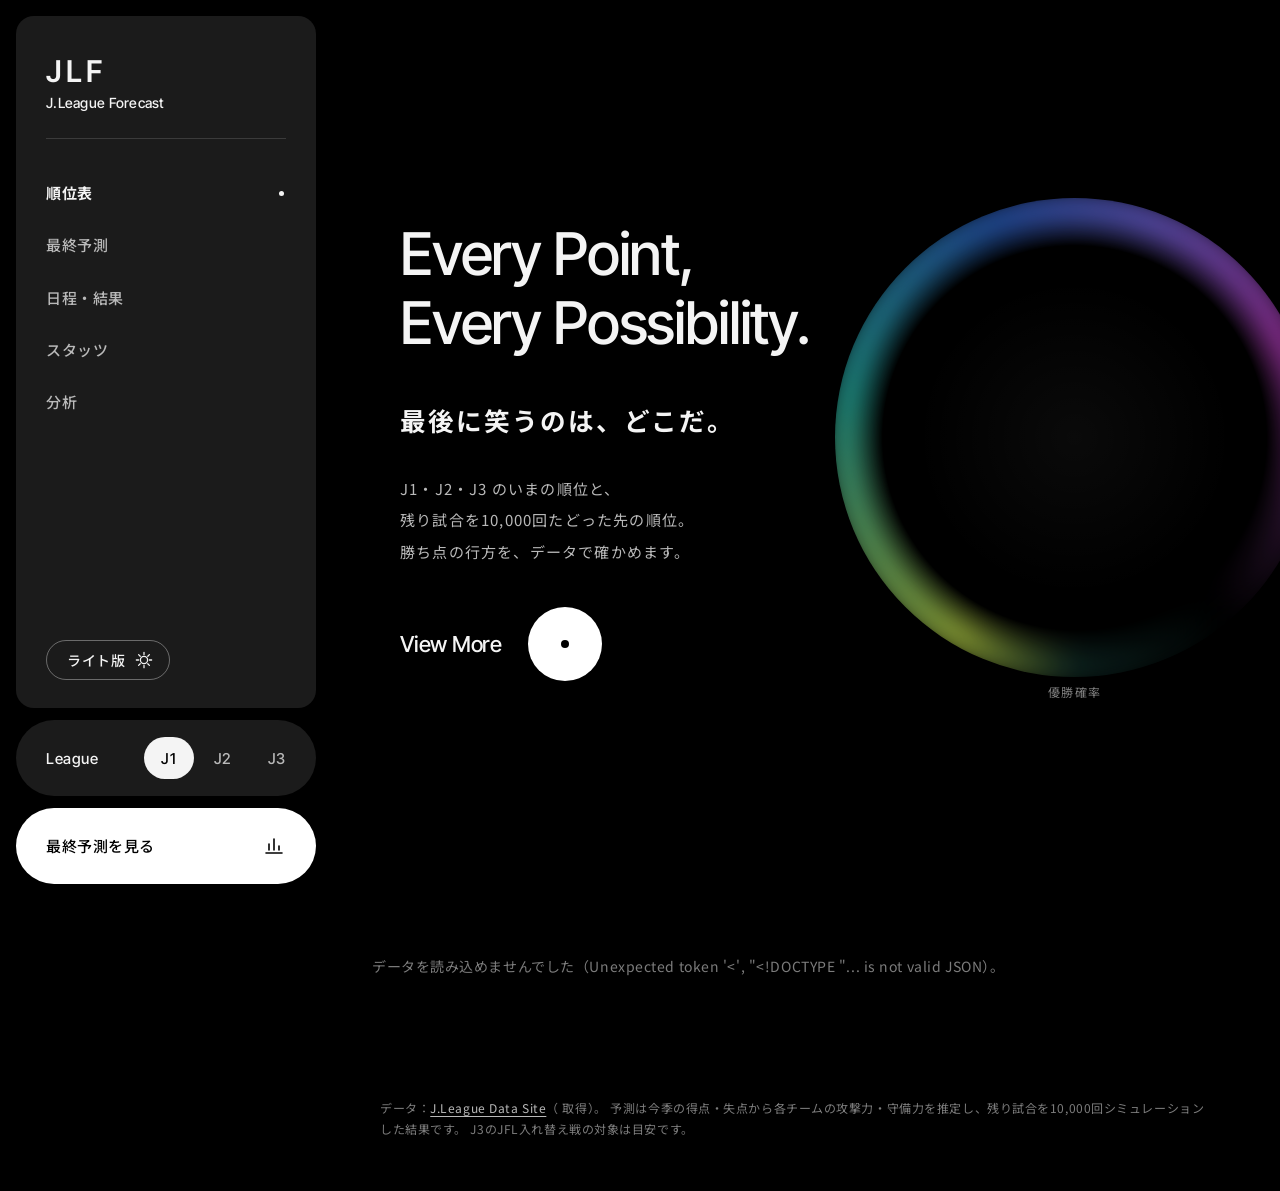
==== night/index.html @ 5ee6180b "お気に入りチームの登録とスタッツ（チーム別集計・得点ランキング）を追加 Co-Authored-By: Claude Opus 5.5 <noreply@anthropic.com>" ====
<!doctype html>
<html lang="ja">
<head>
<meta charset="utf-8">
<meta name="viewport" content="width=device-width, initial-scale=1, viewport-fit=cover">
<title>Jリーグ順位予測 Night</title>
<meta name="description" content="J1・J2・J3 の順位表と、残り試合のシミュレーションによる最終順位・勝ち点予測（ダーク版）">
<meta name="theme-color" content="#000000">
<link rel="icon" href="data:image/svg+xml,%3Csvg xmlns='http://www.w3.org/2000/svg' viewBox='0 0 32 32'%3E%3Crect width='32' height='32' rx='16' fill='%23000'/%3E%3Ccircle cx='16' cy='16' r='11' fill='none' stroke='%237c6cf0' stroke-width='2.4'/%3E%3Ccircle cx='13' cy='14' r='4' fill='%231f9e6a'/%3E%3Ccircle cx='20' cy='18' r='3' fill='%232856c8'/%3E%3C/svg%3E">
<link rel="preconnect" href="https://fonts.googleapis.com">
<link rel="preconnect" href="https://fonts.gstatic.com" crossorigin>
<link rel="stylesheet" href="https://fonts.googleapis.com/css2?family=Inter+Tight:wght@400;500;600&family=Noto+Sans+JP:wght@400;500;700&display=swap">
<link rel="stylesheet" href="style.css?v=__V__">
<script>window.DATA_BASE = "../data/";</script>
</head>
<body>

<aside class="side">
  <div class="side-panel">
    <a class="logo" href="#top" aria-label="ページの先頭へ">
      <span class="logo-mark">JLF</span>
      <span class="logo-sub">J.League Forecast <span id="season"></span></span>
    </a>
    <nav class="tabs" id="tabs" role="tablist" aria-label="表示">
      <button data-tab="table">順位表</button>
      <button data-tab="predict">最終予測</button>
      <button data-tab="fixtures">日程・結果</button>
      <button data-tab="stats">スタッツ</button>
      <button data-tab="insight">分析</button>
    </nav>
    <a class="pill-link" href="../">ライト版
      <svg viewBox="0 0 20 20" aria-hidden="true"><circle cx="10" cy="10" r="4"/><path d="M10 1.5v2.5M10 16v2.5M1.5 10H4M16 10h2.5M4 4l1.8 1.8M14.2 14.2 16 16M4 16l1.8-1.8M14.2 5.8 16 4"/></svg>
    </a>
  </div>
  <div class="side-league" id="leagueSeg" role="tablist" aria-label="リーグ">
    <span class="side-league-k">League</span>
    <span class="seg"><button data-league="j1">J1</button><button data-league="j2">J2</button><button data-league="j3">J3</button></span>
  </div>
  <button class="side-cta" data-tab="predict">最終予測を見る
    <svg viewBox="0 0 24 24" aria-hidden="true"><path d="M4 19h16M7 16V10M12 16V5M17 16v-4"/></svg>
  </button>
</aside>

<div class="content">
  <header class="hero" id="top">
    <div class="hero-text">
      <h1>Every Point,<br>Every Possibility.</h1>
      <p class="hero-ja">最後に笑うのは、どこだ。</p>
      <p class="hero-lead"><span class="ib">J1・J2・J3 のいまの順位と、</span><br><span class="ib">残り試合を<span id="runsHero">10,000</span>回たどった先の順位。</span><br><span class="ib">勝ち点の行方を、</span><span class="ib">データで確かめます。</span></p>
      <button class="more" id="viewMore">View More <span class="more-dot" aria-hidden="true"></span></button>
    </div>
    <figure class="orb-wrap">
      <div class="orb" id="orb" aria-hidden="true"></div>
      <figcaption id="orbCap">優勝確率</figcaption>
    </figure>
  </header>

  <main id="main">
    <p class="loading">読み込み中…</p>
  </main>

  <footer class="foot">
    <p>データ：<a href="https://data.j-league.or.jp/" target="_blank" rel="noopener">J.League Data Site</a>（<span id="updated"></span> 取得）。
    予測は今季の得点・失点から各チームの攻撃力・守備力を推定し、残り試合を<span id="runs"></span>回シミュレーションした結果です。
    J3のJFL入れ替え戦の対象は目安です。</p>
  </footer>
</div>

<dialog id="teamDlg" class="sheet">
  <div class="sheet-head">
    <h2 id="dlgTitle"></h2>
    <button class="close" id="dlgClose" aria-label="閉じる"><span></span></button>
  </div>
  <div id="dlgBody"></div>
</dialog>

<div id="tip" class="tip" role="tooltip" hidden></div>

<script src="../config.js?v=__V__"></script>
<script src="../sim.js?v=__V__"></script>
<script src="../app.js?v=__V__"></script>
<script src="night.js?v=__V__"></script>
</body>
</html>
---- night/style.css ----
/* Night 版：黒い地、左の角丸サイドバー、大きな英字見出し、虹色の縁の球体、白い丸ボタン */
:root {
  color-scheme: dark;
  --bg: #000;
  --panel: #1b1b1b;     /* サイドバー・カード */
  --panel-2: #262626;   /* 押せる面 */
  --bg-2: #232323;      /* ヒートマップの地 */
  --paper: #151515;     /* シート */
  --line: rgba(255, 255, 255, .14);
  --grid: rgba(255, 255, 255, .07);
  --ink: #f4f4f4;
  --ink-2: #b9b9b9;
  --ink-3: #7c7c7c;
  --mark: #7c6cf0;      /* グラフの主色（すみれ） */
  --range: rgba(124, 108, 240, .42);
  --heat-hi: #8f80ff;
  --away: #2bc4b4;      /* アウェイ勝（青緑） */
  --z-top: #ffffff;     /* 優勝 */
  --z-top2: #2bc4b4;    /* 昇格 */
  --z-po: #6f7cff;      /* プレーオフ */
  --z-down: #e0507a;    /* 降格・入替 */
  --good: #4fd1a5;
  --bad: #ef6a8a;
  --up: #4fd1a5;
  --down: #ef6a8a;
  --en: "Inter Tight", "Noto Sans JP", system-ui, sans-serif;
  --sans: "Noto Sans JP", "Inter Tight", system-ui, sans-serif;
  --side-w: 300px;
  --gap: 16px;
}

* { box-sizing: border-box; }
html { -webkit-text-size-adjust: 100%; }
body {
  margin: 0; background: var(--bg); color: var(--ink);
  font: 400 14px/1.75 var(--sans); letter-spacing: .04em;
  font-feature-settings: "tnum"; font-variant-numeric: tabular-nums;
}
a { color: var(--ink); text-underline-offset: 3px; }
button { font: inherit; color: inherit; cursor: pointer; letter-spacing: inherit; }
.muted { color: var(--ink-3); }
.ib { display: inline-block; }

/* ---------- サイドバー ---------- */
.side { position: fixed; z-index: 20; left: var(--gap); top: var(--gap); bottom: var(--gap); width: var(--side-w);
  display: flex; flex-direction: column; gap: 12px; }
.side-panel { flex: 1; min-height: 0; overflow-y: auto; background: var(--panel); border-radius: 18px; padding: 40px 30px 28px;
  display: flex; flex-direction: column; }
.logo { display: block; text-decoration: none; padding-bottom: 26px; border-bottom: 1px solid var(--line); }
.logo-mark { display: block; font: 600 30px/1 var(--en); letter-spacing: .14em; }
.logo-sub { display: block; margin-top: 8px; font: 500 14px/1.3 var(--en); letter-spacing: .02em; }
.tabs { display: flex; flex-direction: column; margin: 28px 0 auto; }
.tabs button { position: relative; display: block; width: 100%; text-align: left; border: 0; background: none; padding: 13px 0;
  font-size: 15px; font-weight: 500; color: var(--ink-2); transition: color .15s; }
.tabs button:hover { color: var(--ink); }
.tabs button[aria-selected="true"] { color: var(--ink); font-weight: 700; }
.tabs button[aria-selected="true"]::after { content: ""; position: absolute; right: 2px; top: 50%; width: 5px; height: 5px; margin-top: -2.5px;
  border-radius: 50%; background: var(--ink); }
.pill-link { align-self: flex-start; display: inline-flex; align-items: center; gap: 10px; margin-top: 24px; padding: 7px 16px 7px 20px;
  border: 1px solid rgba(255,255,255,.35); border-radius: 99px; text-decoration: none; font-size: 14px; font-weight: 500; }
.pill-link svg { width: 18px; height: 18px; fill: none; stroke: currentColor; stroke-width: 1.4; stroke-linecap: round; }
.pill-link:hover { border-color: var(--ink); }

.side-league { flex: none; display: flex; align-items: center; justify-content: space-between; gap: 12px; height: 76px; padding: 0 14px 0 30px;
  background: var(--panel); border-radius: 99px; }
.side-league-k { font: 500 15px var(--en); letter-spacing: .04em; }
.seg { display: flex; gap: 4px; }
.seg button { width: 50px; height: 42px; border: 0; border-radius: 99px; background: transparent; color: var(--ink-2);
  font: 500 15px var(--en); transition: background .15s, color .15s; }
.seg button:hover { color: var(--ink); }
.seg button[aria-selected="true"] { background: var(--ink); color: #000; }
.side-cta { flex: none; display: flex; align-items: center; justify-content: space-between; height: 76px; padding: 0 30px;
  border: 0; border-radius: 99px; background: #fff; color: #000; font-size: 15px; font-weight: 500; text-align: left; }
.side-cta svg { width: 24px; height: 24px; fill: none; stroke: currentColor; stroke-width: 1.6; stroke-linecap: round; }

/* ---------- 本文の段 ---------- */
.content { margin-left: calc(var(--side-w) + var(--gap) * 2); min-width: 0; }

/* ---------- ヒーロー ---------- */
.hero { position: relative; min-height: 100vh; min-height: 100svh; display: grid; grid-template-columns: minmax(0, 1fr) minmax(0, 1fr);
  align-items: center; gap: 24px; padding: 64px 0 64px 68px; overflow: hidden; }
.hero-text { position: relative; z-index: 1; }
.hero h1 { margin: 0 0 40px; font: 500 clamp(40px, 4.6vw, 68px)/1.18 var(--en); letter-spacing: -.02em; }
.hero-ja { margin: 0 0 30px; font-size: clamp(20px, 2vw, 28px); font-weight: 700; letter-spacing: .08em; }
.hero-lead { margin: 0 0 40px; font-size: 15px; line-height: 2.1; color: var(--ink-2); letter-spacing: .08em; }
.more { display: inline-flex; align-items: center; gap: 26px; border: 0; background: none; padding: 0; font: 500 22px var(--en); letter-spacing: -.01em; }
.more-dot { position: relative; width: 74px; height: 74px; border-radius: 50%; background: #fff; transition: transform .2s; }
.more-dot::after { content: ""; position: absolute; left: 50%; top: 50%; width: 8px; height: 8px; margin: -4px 0 0 -4px; border-radius: 50%; background: #000; }
.more:hover .more-dot { transform: scale(1.06); }

/* 球体：虹色の縁を、内側を透明にしたぼかしで作る */
.orb-wrap { margin: 0 -8% 0 0; justify-self: end; width: 112%; max-width: 760px; text-align: center; }
.orb { position: relative; aspect-ratio: 1; border-radius: 50%; }
.orb::before { content: ""; position: absolute; inset: 0; border-radius: 50%;
  background: conic-gradient(from 210deg, #c4e04a 0deg, #2bc4b4 70deg, #2f6bd8 130deg, #7c6cf0 170deg, #c040c8 215deg, #3a1a40 260deg, #000 290deg, #10302c 330deg, #c4e04a 360deg);
  -webkit-mask: radial-gradient(closest-side, transparent 80%, #000 99%); mask: radial-gradient(closest-side, transparent 80%, #000 99%);
  filter: blur(14px); opacity: .9; }
.orb::after { content: ""; position: absolute; inset: 6%; border-radius: 50%; background: radial-gradient(closest-side, rgba(255,255,255,.04), transparent 75%); }
.ball { position: absolute; z-index: 1; width: var(--d); aspect-ratio: 1; transform: translate(-50%, -50%); border-radius: 50%;
  background: radial-gradient(circle at 34% 28%, rgba(255,255,255,.55), transparent 16%),
              radial-gradient(circle at 50% 55%, #000 30%, color-mix(in srgb, var(--c) 70%, #000) 70%, var(--c) 100%);
  box-shadow: 0 0 24px color-mix(in srgb, var(--c) 45%, transparent), inset 0 0 0 1px color-mix(in srgb, var(--c) 80%, #fff 0%); }
.ball-lbl { position: absolute; z-index: 2; transform: translateX(-50%); margin-top: 8px; white-space: nowrap;
  font-size: 12px; font-weight: 500; color: var(--ink); text-shadow: 0 0 6px #000, 0 0 2px #000; }
.ball-lbl b { margin-left: 6px; font: 500 12px var(--en); color: var(--ink-2); }
.orb-wrap figcaption { margin-top: 4px; font-size: 12px; color: var(--ink-3); letter-spacing: .1em; }

/* ---------- 本文 ---------- */
main { padding: 0 var(--gap) 24px 0; }
.loading { color: var(--ink-3); padding: 40px; }
section.card { margin: 0 0 var(--gap); padding: 44px 48px 40px; background: var(--panel); border-radius: 18px; }
h2 { font-size: 22px; font-weight: 700; letter-spacing: .08em; margin: 0 0 8px; }
h3 { font-size: 14px; font-weight: 700; letter-spacing: .08em; margin: 30px 0 10px; }
.lead { color: var(--ink-2); font-size: 13px; margin: 0 0 18px; }
.foot { padding: 28px 48px 40px; margin-right: var(--gap); color: var(--ink-3); font-size: 12px; }
.foot a { color: var(--ink-2); }

/* ---------- 表 ---------- */
.tbl-wrap { overflow-x: auto; margin: 0 -48px; padding: 0 48px; }
table { border-collapse: collapse; width: 100%; }
th, td { padding: 11px 6px; border-bottom: 1px solid var(--grid); white-space: nowrap; }
thead th { border-bottom: 1px solid var(--line); }
th { font-size: 11px; color: var(--ink-3); font-weight: 500; text-align: right; letter-spacing: .06em; line-height: 1.35; }
th.l, td.l { text-align: left; }
td { text-align: right; }
.rank { width: 36px; text-align: center; font-family: var(--en); color: var(--ink-2); }
tr.z-top .rank, tr.z-top2 .rank, tr.z-po .rank, tr.z-down .rank { box-shadow: inset 3px 0 0 var(--zc); color: var(--ink); }
tr.z-top { --zc: var(--z-top); } tr.z-top2 { --zc: var(--z-top2); } tr.z-po { --zc: var(--z-po); } tr.z-down { --zc: var(--z-down); }
tbody tr:hover td { background: rgba(255,255,255,.025); }
.team-btn { border: 0; background: none; padding: 0; font-weight: 500; text-align: left; }
.team-btn:hover { text-decoration: underline; text-underline-offset: 4px; }
.pts { font-family: var(--en); font-weight: 600; font-size: 16px; }
.form { letter-spacing: 3px; font-size: 12px; }
.f-W { color: var(--good); } .f-D { color: var(--ink-3); } .f-L { color: var(--bad); }
.legend { display: flex; flex-wrap: wrap; gap: 4px 18px; font-size: 12px; color: var(--ink-2); margin: 16px 0 12px; }
.legend i { display: inline-block; width: 8px; height: 8px; border-radius: 50%; margin-right: 8px; vertical-align: 1px; background: var(--zc); }
.lg-top { --zc: var(--z-top); } .lg-top2 { --zc: var(--z-top2); } .lg-po { --zc: var(--z-po); } .lg-down { --zc: var(--z-down); }

.pct { min-width: 50px; font-family: var(--en); }
.pct.zero { color: var(--ink-3); }
.rng-txt { display: block; font: 400 10.5px/1.1 var(--en); color: var(--ink-3); }
.sortbar { display: flex; gap: 8px; align-items: center; font-size: 12.5px; color: var(--ink-3); margin-bottom: 10px; }
.chip { border: 1px solid var(--line); background: none; padding: 4px 14px; border-radius: 99px; color: var(--ink-2); font-size: 12.5px; }
.chip[aria-pressed="true"] { background: var(--ink); border-color: var(--ink); color: #000; }

/* ---------- 予想勝点バー ---------- */
.ptsbar { position: relative; height: 18px; min-width: 140px; }
.ptsbar .cur { position: absolute; left: 0; top: 8px; height: 2px; background: var(--ink-3); }
.ptsbar .rng { position: absolute; top: 5px; height: 8px; background: var(--range); border-radius: 4px; }
.ptsbar .med { position: absolute; top: 1px; width: 2px; height: 16px; background: var(--ink); border-radius: 1px; }
.axis { position: relative; height: 14px; font: 10px var(--en); color: var(--ink-3); }
.axis span { position: absolute; transform: translateX(-50%); }

/* ---------- ヒートマップ ---------- */
.heat { display: grid; gap: 2px; font-size: 11px; }
.heat .hl { padding-right: 6px; white-space: nowrap; overflow: hidden; text-overflow: ellipsis; align-self: center; }
.heat .hc { height: 20px; border-radius: 3px; }
.heat .hh { text-align: center; color: var(--ink-3); font: 10px var(--en); }
.heat-scale { display: flex; align-items: center; gap: 8px; font-size: 11px; color: var(--ink-3); margin-top: 12px; }
.heat-scale .bar { width: 120px; height: 6px; border-radius: 3px; background: linear-gradient(90deg, var(--bg-2), var(--heat-hi)); }

/* ---------- 日程 ---------- */
.secnav { display: flex; align-items: center; justify-content: space-between; gap: 8px; margin-bottom: 18px; }
.secnav button { border: 1px solid var(--line); background: none; padding: 6px 16px; border-radius: 99px; font-size: 13px; }
.secnav button:hover:not(:disabled) { border-color: var(--ink); }
.secnav button:disabled { color: var(--ink-3); cursor: default; opacity: .5; }
.secnav select { font: inherit; padding: 6px 14px; border: 0; border-radius: 99px; background: var(--panel-2); color: var(--ink); }
.match { border-top: 1px solid var(--line); padding: 16px 0 18px; }
.match .meta { font-size: 11.5px; color: var(--ink-3); display: flex; justify-content: space-between; gap: 8px; font-family: var(--en); }
.match .row { display: grid; grid-template-columns: 1fr auto 1fr; align-items: center; gap: 12px; margin: 6px 0; }
.match .h { text-align: right; } .match .a { text-align: left; }
.match .sc { font: 500 26px var(--en); min-width: 80px; text-align: center; letter-spacing: .04em; }
.match .sc.vs { font-size: 13px; color: var(--ink-3); }
.probbar { display: flex; height: 6px; border-radius: 3px; overflow: hidden; gap: 2px; margin: 10px 0 6px; }
.probbar div { height: 100%; }
.pb-h { background: var(--mark); } .pb-d { background: var(--ink-3); opacity: .5; } .pb-a { background: var(--away); }
.problbl { display: flex; justify-content: space-between; font-size: 11.5px; color: var(--ink-2); }

/* ---------- 分析 ---------- */
.lines { display: grid; grid-template-columns: repeat(auto-fit, minmax(160px, 1fr)); gap: 12px; }
.stat { background: var(--panel-2); border-radius: 14px; padding: 14px 18px 16px; }
.stat .k { font-size: 12px; color: var(--ink-2); }
.stat .v { font: 500 32px/1.3 var(--en); letter-spacing: -.01em; }
.stat .s { font-size: 11.5px; color: var(--ink-3); }
.hot { border-top: 1px solid var(--line); padding: 14px 0; }
.hot .t { font-weight: 500; font-size: 15px; }
.hot .x { font-size: 12.5px; color: var(--ink-2); }
.hot .x b { color: var(--ink); }
.hbar { height: 6px; background: linear-gradient(90deg, var(--z-po), var(--mark)); border-radius: 3px; }
.hbar-cell { width: 40%; min-width: 80px; }
.luck.up { color: var(--up); } .luck.down { color: var(--down); }

/* ---------- チーム詳細 ---------- */
dialog.sheet { border: 0; padding: 0; width: min(720px, 100vw); max-height: 92vh; margin: auto auto 0; border-radius: 22px 22px 0 0;
  background: var(--paper); color: var(--ink); box-shadow: 0 0 0 1px var(--line), 0 -10px 60px rgba(124,108,240,.18); }
@media (min-width: 720px) { dialog.sheet { margin: auto; border-radius: 22px; } }
dialog::backdrop { background: rgba(0,0,0,.6); backdrop-filter: blur(4px); }
.sheet-head { position: sticky; top: 0; background: var(--paper); display: flex; justify-content: space-between; align-items: center; gap: 12px;
  padding: 22px 28px 14px; border-bottom: 1px solid var(--line); z-index: 1; }
.sheet-head h2 { margin: 0; font-size: 17px; }
.close { position: relative; flex: none; width: 44px; height: 44px; border: 0; border-radius: 50%; background: #fff; }
.close span::before, .close span::after { content: ""; position: absolute; left: 50%; top: 50%; width: 16px; height: 1.6px; margin: -.8px 0 0 -8px; background: #000; }
.close span::before { transform: rotate(45deg); } .close span::after { transform: rotate(-45deg); }
#dlgBody { padding: 12px 28px 32px; }
#dlgBody .tbl-wrap { margin: 0 -28px; padding: 0 28px; }
.chips { display: grid; grid-template-columns: repeat(auto-fit, minmax(120px, 1fr)); gap: 10px; }
svg text { fill: var(--ink-3); font-size: 10px; font-family: var(--en); }
svg .grid { stroke: var(--grid); }
svg .ln { stroke: var(--mark); stroke-width: 2; fill: none; }
svg .dot { fill: var(--mark); stroke: var(--paper); stroke-width: 2; }
svg .bar { fill: var(--mark); }
svg .band-top { fill: var(--z-top2); opacity: .14; } svg .band-po { fill: var(--z-po); opacity: .16; } svg .band-down { fill: var(--z-down); opacity: .16; }
.rest { font-size: 12.5px; }
.rest td { padding: 7px 4px; }

/* ---------- お気に入り ---------- */
.fav-star { color: #ffd166; margin-right: 4px; display: inline-block; }
tr.is-fav td { background: rgba(124, 108, 240, .14); }
tbody tr.is-fav:hover td { background: rgba(124, 108, 240, .2); }
.match.is-fav { margin: 0 -16px; padding-left: 16px; padding-right: 16px; border-radius: 12px; background: rgba(124, 108, 240, .1); }
.fav-hint { margin: 0 0 var(--gap); padding: 14px 24px; border-radius: 99px; background: var(--panel); font-size: 13px; color: var(--ink-2); }
.fav-sec { background: linear-gradient(135deg, rgba(124,108,240,.22), rgba(43,196,180,.12)), var(--panel); }
.fav-sec h2 { margin-bottom: 14px; }
.fav-card { background: rgba(0,0,0,.35); border-radius: 14px; padding: 16px 20px; }
.fav-card + .fav-card { margin-top: 10px; }
.fav-top { display: flex; flex-wrap: wrap; align-items: baseline; gap: 4px 20px; }
.fav-top .team-btn { font-size: 19px; font-weight: 700; }
.fav-top b { font: 500 28px var(--en); margin-right: 3px; }
.fav-rank, .fav-pts { font-size: 12px; color: var(--ink-2); }
.fav-mid { display: flex; flex-wrap: wrap; gap: 2px 18px; margin: 8px 0 6px; font-size: 13px; }
.fav-mid i { font-style: normal; font-size: 11.5px; color: var(--ink-3); margin-right: 6px; }
.fav-next { font-size: 12.5px; color: var(--ink-2); }
.fav-next .team-btn { color: var(--ink); }
.fav-odds { display: inline-block; margin-left: 10px; }
.fav-btn { display: block; width: 100%; height: 48px; margin: 8px 0 6px; border: 1px solid rgba(255,255,255,.35); border-radius: 99px; background: transparent; font-size: 14px; font-weight: 500; }
.fav-btn:hover { border-color: var(--ink); }
.fav-btn[aria-pressed="true"] { background: #fff; color: #000; border-color: #fff; }

/* ---------- スタッツ ---------- */
.sort-th { border: 0; background: none; padding: 0; font: inherit; color: inherit; text-align: right; line-height: 1.35; }
.sort-th:hover { color: var(--ink); }
.sort-th.on { color: var(--ink); font-weight: 700; }
.stats-tbl td.top3 { color: var(--heat-hi); font-weight: 600; }

/* ---------- ツールチップ ---------- */
.tip { position: fixed; z-index: 100; pointer-events: none; background: #fff; color: #000; font-size: 12px; padding: 4px 12px; border-radius: 99px; white-space: nowrap; }

/* ---------- 狭い画面：サイドバーを上の帯と下のリーグ切替に分ける ---------- */
@media (max-width: 959px) {
  .side { position: sticky; top: 0; left: 0; bottom: auto; width: auto; display: block; padding: 10px 12px 0; background: var(--bg); }
  .side-panel { padding: 14px 18px 4px; border-radius: 16px; overflow: visible; }
  .logo { display: flex; align-items: baseline; gap: 12px; padding-bottom: 10px; }
  .logo-mark { font-size: 20px; }
  .logo-sub { margin: 0; font-size: 12px; color: var(--ink-2); }
  .tabs { flex-direction: row; gap: 4px 20px; margin: 0; overflow-x: auto; scrollbar-width: none; }
  .tabs button { width: auto; padding: 10px 0 10px; font-size: 14px; white-space: nowrap; }
  .tabs button[aria-selected="true"]::after { right: auto; left: 50%; top: auto; bottom: 2px; margin: 0 0 0 -2.5px; }
  .pill-link { position: absolute; right: 26px; top: 18px; margin: 0; padding: 3px 12px; font-size: 12px; }
  .pill-link svg { width: 14px; height: 14px; }
  .side-cta { display: none; }
  .side-league { position: fixed; z-index: 30; left: 50%; bottom: calc(14px + env(safe-area-inset-bottom)); transform: translateX(-50%);
    height: 58px; padding: 0 8px 0 22px; box-shadow: 0 0 0 1px var(--line), 0 8px 30px rgba(0,0,0,.6); }
  .side-league-k { font-size: 13px; color: var(--ink-2); }
  .seg button { width: 54px; height: 42px; }
  body { padding-bottom: 88px; }

  .content { margin: 0; }
  .hero { min-height: 0; grid-template-columns: 1fr; padding: 40px 16px 24px; gap: 8px; }
  .hero h1 { margin-bottom: 24px; font-size: clamp(34px, 9vw, 52px); }
  .hero-ja { margin-bottom: 18px; }
  .hero-lead { font-size: 13.5px; margin-bottom: 28px; }
  .more { font-size: 18px; gap: 18px; }
  .more-dot { width: 58px; height: 58px; }
  .orb-wrap { justify-self: center; width: min(80vw, 380px); margin: 16px 0 0; }
  main { padding: 0 12px 16px; }
  section.card { padding: 30px 20px 26px; border-radius: 16px; margin-bottom: 12px; }
  .tbl-wrap { margin: 0 -20px; padding: 0 20px; }
  .foot { padding: 20px 16px 24px; margin: 0; }
}
@media (max-width: 480px) {
  .hide-sm { display: none; }
  th, td { padding: 10px 3px; }
  .logo-sub { display: none; }
  .sheet-head { padding: 18px 16px 12px; }
  #dlgBody { padding: 8px 16px 24px; }
  #dlgBody .tbl-wrap { margin: 0 -16px; padding: 0 16px; }
  .ball-lbl { font-size: 11px; }
}
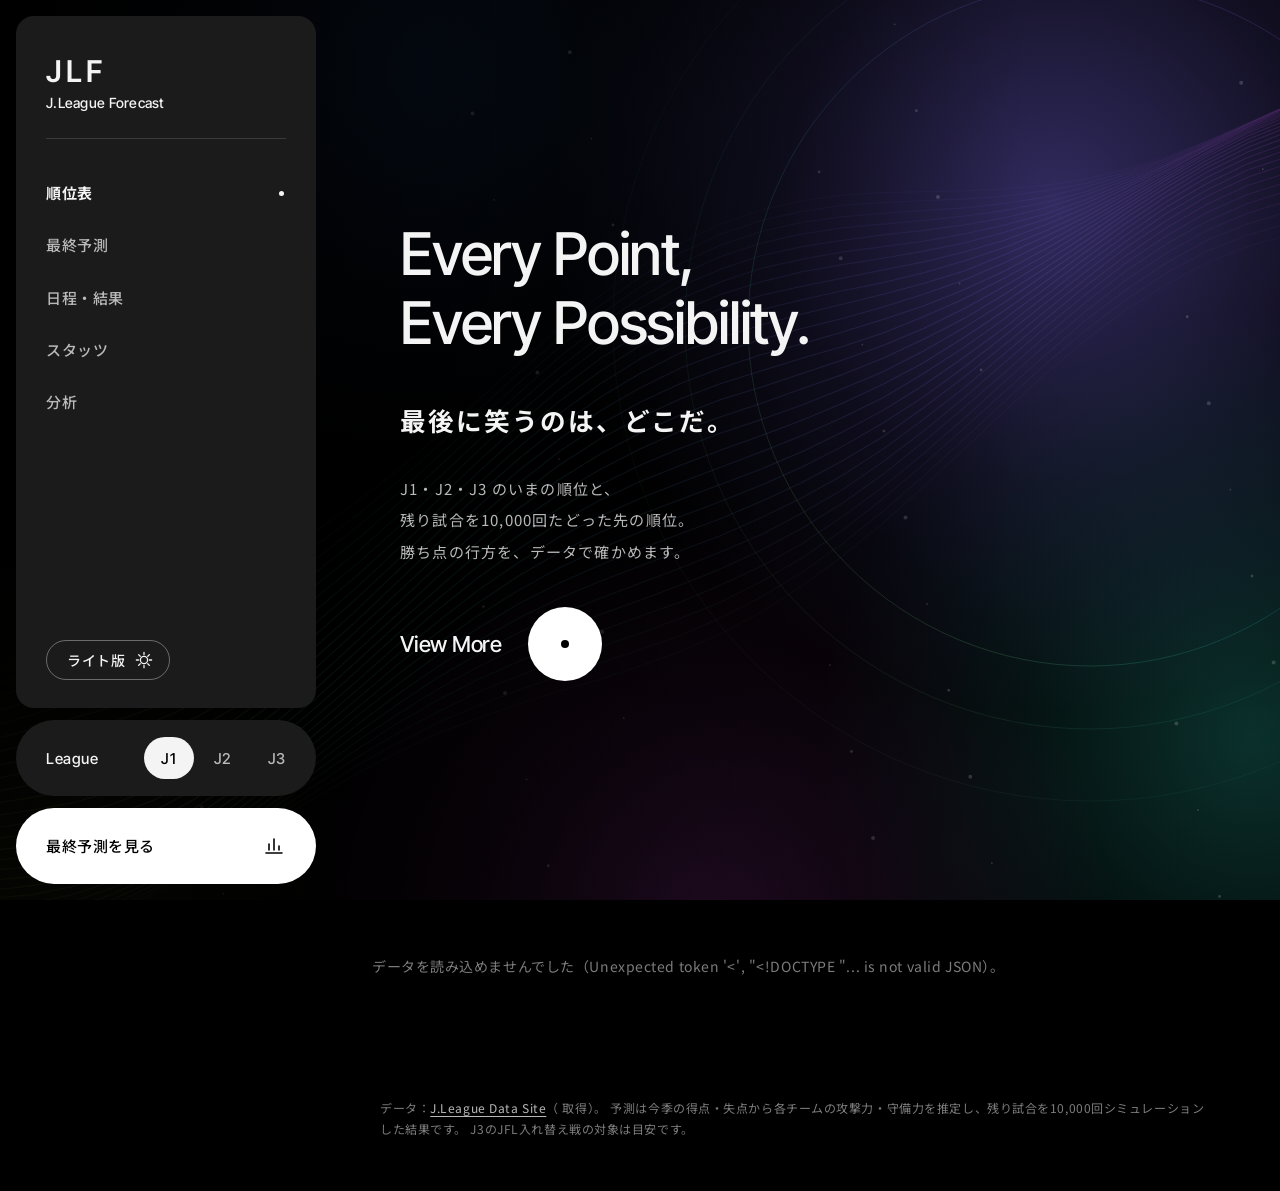
==== commit 9cf9c03f: "ダーク版の球体を削除し背景に抽象画を追加、ライト版にダーク版への切り替えを追加 Co-Authored-By: Claude Opus 5.5 <noreply@anthropic.com>" ====
--- a/night/index.html
+++ b/night/index.html
@@ -28,7 +28,7 @@
       <button data-tab="stats">スタッツ</button>
       <button data-tab="insight">分析</button>
     </nav>
-    <a class="pill-link" href="../">ライト版
+    <a class="pill-link" href="../" data-mode-link>ライト版
       <svg viewBox="0 0 20 20" aria-hidden="true"><circle cx="10" cy="10" r="4"/><path d="M10 1.5v2.5M10 16v2.5M1.5 10H4M16 10h2.5M4 4l1.8 1.8M14.2 14.2 16 16M4 16l1.8-1.8M14.2 5.8 16 4"/></svg>
     </a>
   </div>
@@ -49,10 +49,6 @@
       <p class="hero-lead"><span class="ib">J1・J2・J3 のいまの順位と、</span><br><span class="ib">残り試合を<span id="runsHero">10,000</span>回たどった先の順位。</span><br><span class="ib">勝ち点の行方を、</span><span class="ib">データで確かめます。</span></p>
       <button class="more" id="viewMore">View More <span class="more-dot" aria-hidden="true"></span></button>
     </div>
-    <figure class="orb-wrap">
-      <div class="orb" id="orb" aria-hidden="true"></div>
-      <figcaption id="orbCap">優勝確率</figcaption>
-    </figure>
   </header>
 
   <main id="main">
--- a/night/style.css
+++ b/night/style.css
@@ -36,6 +36,13 @@
   font: 400 14px/1.75 var(--sans); letter-spacing: .04em;
   font-feature-settings: "tnum"; font-variant-numeric: tabular-nums;
 }
+/* 背景の抽象画（動かない）。表やカードは不透明な地の上に置くので数字の見やすさは変わらない。
+   見出しが乗る左側と、スマホでは全体を暗くして文字のコントラストを保つ */
+body::before { content: ""; position: fixed; inset: 0; z-index: -1; pointer-events: none;
+  background: linear-gradient(90deg, rgba(0,0,0,.78) 0%, rgba(0,0,0,.45) 45%, rgba(0,0,0,.05) 80%), url("bg.svg") center / cover no-repeat; }
+@media (max-width: 959px) {
+  body::before { background: linear-gradient(180deg, rgba(0,0,0,.3), rgba(0,0,0,.5)), url("bg.svg") 70% center / cover no-repeat; }
+}
 a { color: var(--ink); text-underline-offset: 3px; }
 button { font: inherit; color: inherit; cursor: pointer; letter-spacing: inherit; }
 .muted { color: var(--ink-3); }
@@ -77,7 +84,7 @@
 .content { margin-left: calc(var(--side-w) + var(--gap) * 2); min-width: 0; }
 
 /* ---------- ヒーロー ---------- */
-.hero { position: relative; min-height: 100vh; min-height: 100svh; display: grid; grid-template-columns: minmax(0, 1fr) minmax(0, 1fr);
+.hero { position: relative; min-height: 100vh; min-height: 100svh; display: grid; grid-template-columns: minmax(0, 1fr);
   align-items: center; gap: 24px; padding: 64px 0 64px 68px; overflow: hidden; }
 .hero-text { position: relative; z-index: 1; }
 .hero h1 { margin: 0 0 40px; font: 500 clamp(40px, 4.6vw, 68px)/1.18 var(--en); letter-spacing: -.02em; }
@@ -88,22 +95,6 @@
 .more-dot::after { content: ""; position: absolute; left: 50%; top: 50%; width: 8px; height: 8px; margin: -4px 0 0 -4px; border-radius: 50%; background: #000; }
 .more:hover .more-dot { transform: scale(1.06); }
 
-/* 球体：虹色の縁を、内側を透明にしたぼかしで作る */
-.orb-wrap { margin: 0 -8% 0 0; justify-self: end; width: 112%; max-width: 760px; text-align: center; }
-.orb { position: relative; aspect-ratio: 1; border-radius: 50%; }
-.orb::before { content: ""; position: absolute; inset: 0; border-radius: 50%;
-  background: conic-gradient(from 210deg, #c4e04a 0deg, #2bc4b4 70deg, #2f6bd8 130deg, #7c6cf0 170deg, #c040c8 215deg, #3a1a40 260deg, #000 290deg, #10302c 330deg, #c4e04a 360deg);
-  -webkit-mask: radial-gradient(closest-side, transparent 80%, #000 99%); mask: radial-gradient(closest-side, transparent 80%, #000 99%);
-  filter: blur(14px); opacity: .9; }
-.orb::after { content: ""; position: absolute; inset: 6%; border-radius: 50%; background: radial-gradient(closest-side, rgba(255,255,255,.04), transparent 75%); }
-.ball { position: absolute; z-index: 1; width: var(--d); aspect-ratio: 1; transform: translate(-50%, -50%); border-radius: 50%;
-  background: radial-gradient(circle at 34% 28%, rgba(255,255,255,.55), transparent 16%),
-              radial-gradient(circle at 50% 55%, #000 30%, color-mix(in srgb, var(--c) 70%, #000) 70%, var(--c) 100%);
-  box-shadow: 0 0 24px color-mix(in srgb, var(--c) 45%, transparent), inset 0 0 0 1px color-mix(in srgb, var(--c) 80%, #fff 0%); }
-.ball-lbl { position: absolute; z-index: 2; transform: translateX(-50%); margin-top: 8px; white-space: nowrap;
-  font-size: 12px; font-weight: 500; color: var(--ink); text-shadow: 0 0 6px #000, 0 0 2px #000; }
-.ball-lbl b { margin-left: 6px; font: 500 12px var(--en); color: var(--ink-2); }
-.orb-wrap figcaption { margin-top: 4px; font-size: 12px; color: var(--ink-3); letter-spacing: .1em; }
 
 /* ---------- 本文 ---------- */
 main { padding: 0 var(--gap) 24px 0; }
@@ -152,7 +143,8 @@
 .axis span { position: absolute; transform: translateX(-50%); }
 
 /* ---------- ヒートマップ ---------- */
-.heat { display: grid; gap: 2px; font-size: 11px; }
+.heat { display: grid; gap: 2px; font-size: 11px; grid-template-columns: 64px repeat(var(--n), minmax(13px, 1fr)); min-width: 340px; }
+@media (max-width: 480px) { .heat { grid-template-columns: 46px repeat(var(--n), minmax(0, 1fr)); gap: 1px; min-width: 0; font-size: 10.5px; } .heat .hh { font-size: 9px; } }
 .heat .hl { padding-right: 6px; white-space: nowrap; overflow: hidden; text-overflow: ellipsis; align-self: center; }
 .heat .hc { height: 20px; border-radius: 3px; }
 .heat .hh { text-align: center; color: var(--ink-3); font: 10px var(--en); }
@@ -242,6 +234,16 @@
 .sort-th.on { color: var(--ink); font-weight: 700; }
 .stats-tbl td.top3 { color: var(--heat-hi); font-weight: 600; }
 
+/* スタッツ表：スマホ幅では選んだグループの列だけ表示 */
+.stat-groups { display: none; gap: 8px; margin-bottom: 10px; }
+td.wrap { white-space: normal; min-width: 6em; }
+@media (max-width: 600px) {
+  .stat-groups { display: flex; flex-wrap: wrap; }
+  .stats-tbl[data-group="atk"] :is(.g-def, .g-etc),
+  .stats-tbl[data-group="def"] :is(.g-atk, .g-etc),
+  .stats-tbl[data-group="etc"] :is(.g-atk, .g-def) { display: none; }
+}
+
 /* ---------- ツールチップ ---------- */
 .tip { position: fixed; z-index: 100; pointer-events: none; background: #fff; color: #000; font-size: 12px; padding: 4px 12px; border-radius: 99px; white-space: nowrap; }
 
@@ -252,8 +254,8 @@
   .logo { display: flex; align-items: baseline; gap: 12px; padding-bottom: 10px; }
   .logo-mark { font-size: 20px; }
   .logo-sub { margin: 0; font-size: 12px; color: var(--ink-2); }
-  .tabs { flex-direction: row; gap: 4px 20px; margin: 0; overflow-x: auto; scrollbar-width: none; }
-  .tabs button { width: auto; padding: 10px 0 10px; font-size: 14px; white-space: nowrap; }
+  .tabs { flex-direction: row; gap: 4px 14px; margin: 0; overflow-x: auto; scrollbar-width: none; }
+  .tabs button { width: auto; padding: 10px 0 10px; font-size: 13.5px; white-space: nowrap; }
   .tabs button[aria-selected="true"]::after { right: auto; left: 50%; top: auto; bottom: 2px; margin: 0 0 0 -2.5px; }
   .pill-link { position: absolute; right: 26px; top: 18px; margin: 0; padding: 3px 12px; font-size: 12px; }
   .pill-link svg { width: 14px; height: 14px; }
@@ -271,10 +273,9 @@
   .hero-lead { font-size: 13.5px; margin-bottom: 28px; }
   .more { font-size: 18px; gap: 18px; }
   .more-dot { width: 58px; height: 58px; }
-  .orb-wrap { justify-self: center; width: min(80vw, 380px); margin: 16px 0 0; }
   main { padding: 0 12px 16px; }
-  section.card { padding: 30px 20px 26px; border-radius: 16px; margin-bottom: 12px; }
-  .tbl-wrap { margin: 0 -20px; padding: 0 20px; }
+  section.card { padding: 28px 16px 24px; border-radius: 16px; margin-bottom: 12px; }
+  .tbl-wrap { margin: 0 -16px; padding: 0 16px; }
   .foot { padding: 20px 16px 24px; margin: 0; }
 }
 @media (max-width: 480px) {
@@ -284,5 +285,4 @@
   .sheet-head { padding: 18px 16px 12px; }
   #dlgBody { padding: 8px 16px 24px; }
   #dlgBody .tbl-wrap { margin: 0 -16px; padding: 0 16px; }
-  .ball-lbl { font-size: 11px; }
-}
+}
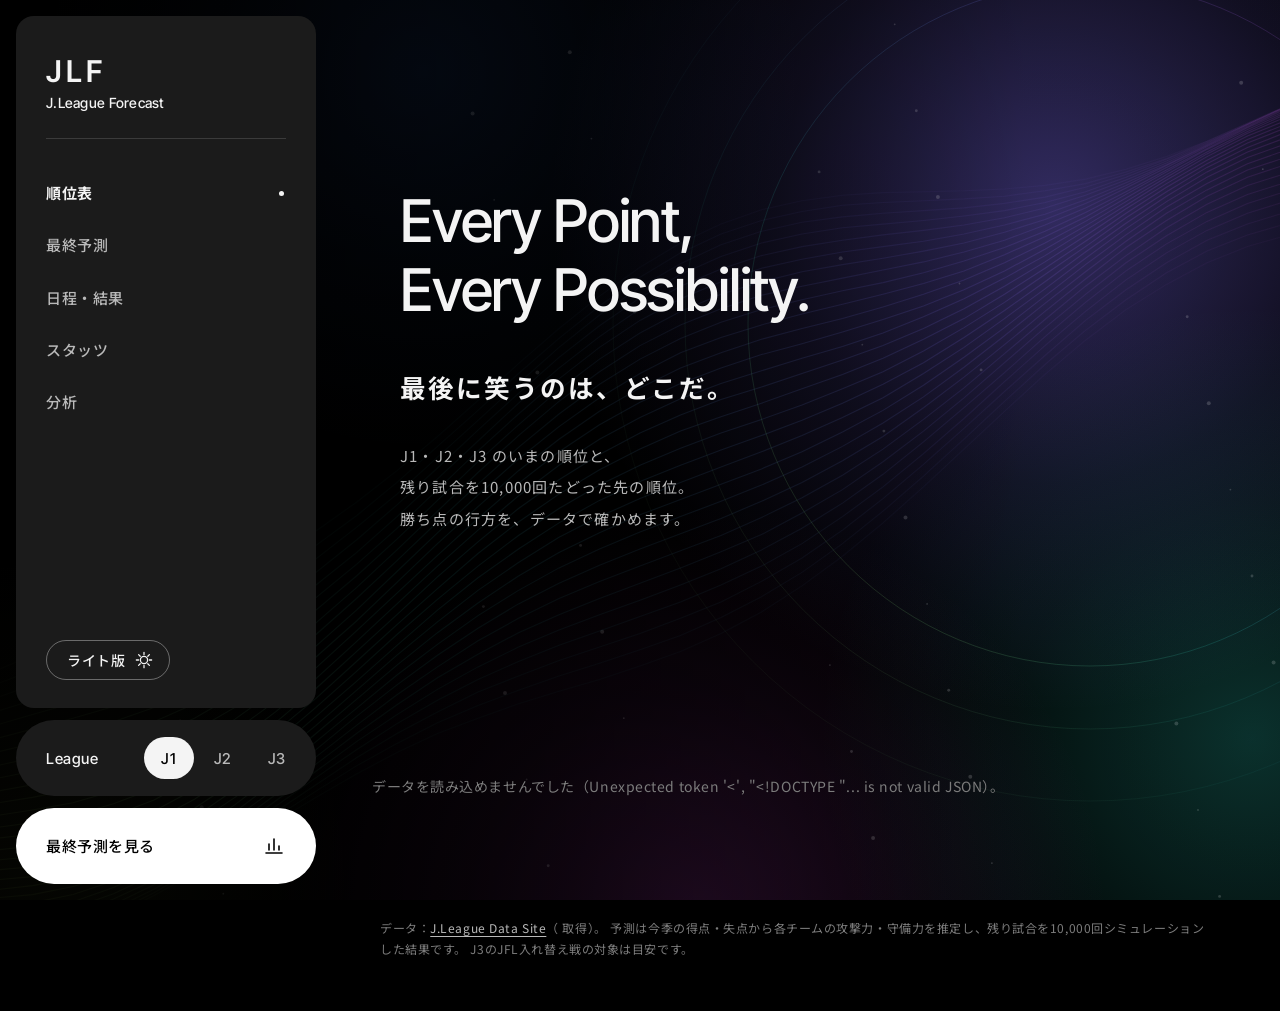
==== commit 92935eac: "ダーク版の View More ボタンを削除し、ヒーローの高さを抑える Co-Authored-By: Claude Opus 5.5 <noreply@anthropic.com>" ====
--- a/night/index.html
+++ b/night/index.html
@@ -47,7 +47,6 @@
       <h1>Every Point,<br>Every Possibility.</h1>
       <p class="hero-ja">最後に笑うのは、どこだ。</p>
       <p class="hero-lead"><span class="ib">J1・J2・J3 のいまの順位と、</span><br><span class="ib">残り試合を<span id="runsHero">10,000</span>回たどった先の順位。</span><br><span class="ib">勝ち点の行方を、</span><span class="ib">データで確かめます。</span></p>
-      <button class="more" id="viewMore">View More <span class="more-dot" aria-hidden="true"></span></button>
     </div>
   </header>
 
--- a/night/style.css
+++ b/night/style.css
@@ -84,16 +84,12 @@
 .content { margin-left: calc(var(--side-w) + var(--gap) * 2); min-width: 0; }
 
 /* ---------- ヒーロー ---------- */
-.hero { position: relative; min-height: 100vh; min-height: 100svh; display: grid; grid-template-columns: minmax(0, 1fr);
+.hero { position: relative; min-height: 80vh; min-height: 80svh; display: grid; grid-template-columns: minmax(0, 1fr);
   align-items: center; gap: 24px; padding: 64px 0 64px 68px; overflow: hidden; }
 .hero-text { position: relative; z-index: 1; }
 .hero h1 { margin: 0 0 40px; font: 500 clamp(40px, 4.6vw, 68px)/1.18 var(--en); letter-spacing: -.02em; }
 .hero-ja { margin: 0 0 30px; font-size: clamp(20px, 2vw, 28px); font-weight: 700; letter-spacing: .08em; }
-.hero-lead { margin: 0 0 40px; font-size: 15px; line-height: 2.1; color: var(--ink-2); letter-spacing: .08em; }
-.more { display: inline-flex; align-items: center; gap: 26px; border: 0; background: none; padding: 0; font: 500 22px var(--en); letter-spacing: -.01em; }
-.more-dot { position: relative; width: 74px; height: 74px; border-radius: 50%; background: #fff; transition: transform .2s; }
-.more-dot::after { content: ""; position: absolute; left: 50%; top: 50%; width: 8px; height: 8px; margin: -4px 0 0 -4px; border-radius: 50%; background: #000; }
-.more:hover .more-dot { transform: scale(1.06); }
+.hero-lead { margin: 0; font-size: 15px; line-height: 2.1; color: var(--ink-2); letter-spacing: .08em; }
 
 
 /* ---------- 本文 ---------- */
@@ -270,9 +266,7 @@
   .hero { min-height: 0; grid-template-columns: 1fr; padding: 40px 16px 24px; gap: 8px; }
   .hero h1 { margin-bottom: 24px; font-size: clamp(34px, 9vw, 52px); }
   .hero-ja { margin-bottom: 18px; }
-  .hero-lead { font-size: 13.5px; margin-bottom: 28px; }
-  .more { font-size: 18px; gap: 18px; }
-  .more-dot { width: 58px; height: 58px; }
+  .hero-lead { font-size: 13.5px; margin-bottom: 8px; }
   main { padding: 0 12px 16px; }
   section.card { padding: 28px 16px 24px; border-radius: 16px; margin-bottom: 12px; }
   .tbl-wrap { margin: 0 -16px; padding: 0 16px; }
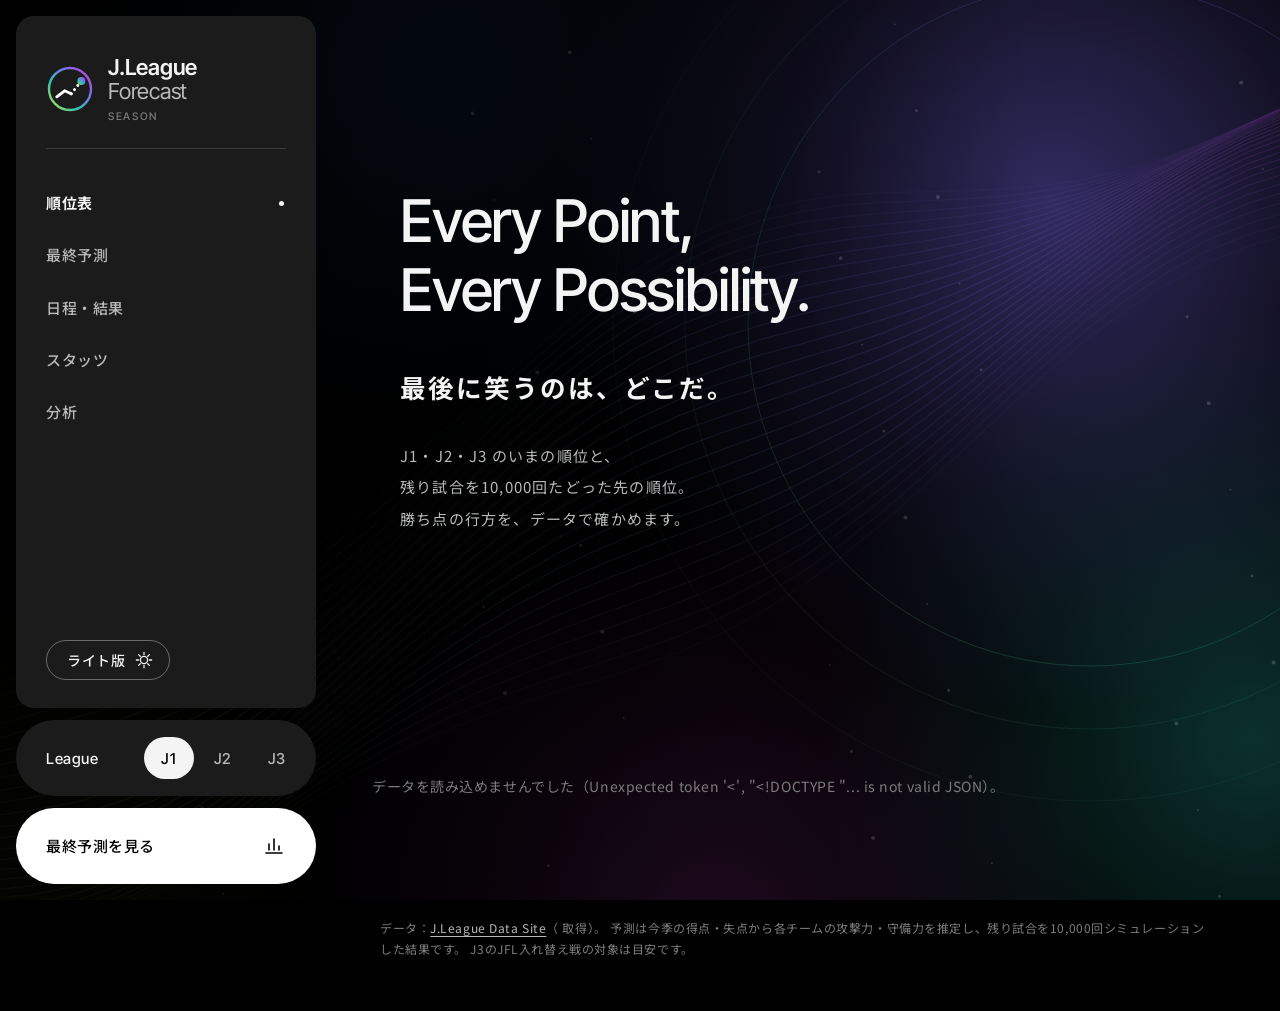
==== commit caa07d01: "J.League Forecast のロゴを追加（ライト版・ダーク版・タブのアイコン） Co-Authored-By: Claude Opus 5.5 <noreply@anthropic.com>" ====
--- a/night/index.html
+++ b/night/index.html
@@ -3,10 +3,10 @@
 <head>
 <meta charset="utf-8">
 <meta name="viewport" content="width=device-width, initial-scale=1, viewport-fit=cover">
-<title>Jリーグ順位予測 Night</title>
+<title>J.League Forecast Night｜Jリーグ順位予測</title>
 <meta name="description" content="J1・J2・J3 の順位表と、残り試合のシミュレーションによる最終順位・勝ち点予測（ダーク版）">
 <meta name="theme-color" content="#000000">
-<link rel="icon" href="data:image/svg+xml,%3Csvg xmlns='http://www.w3.org/2000/svg' viewBox='0 0 32 32'%3E%3Crect width='32' height='32' rx='16' fill='%23000'/%3E%3Ccircle cx='16' cy='16' r='11' fill='none' stroke='%237c6cf0' stroke-width='2.4'/%3E%3Ccircle cx='13' cy='14' r='4' fill='%231f9e6a'/%3E%3Ccircle cx='20' cy='18' r='3' fill='%232856c8'/%3E%3C/svg%3E">
+<link rel="icon" href="data:image/svg+xml,%3Csvg xmlns='http://www.w3.org/2000/svg' viewBox='0 0 40 40'%3E%3Cdefs%3E%3ClinearGradient id='g' x1='0' y1='1' x2='1' y2='0'%3E%3Cstop offset='0' stop-color='%23c4e04a'/%3E%3Cstop offset='.35' stop-color='%232bc4b4'/%3E%3Cstop offset='.7' stop-color='%237c6cf0'/%3E%3Cstop offset='1' stop-color='%23c040c8'/%3E%3C/linearGradient%3E%3C/defs%3E%3Crect width='40' height='40' rx='10' fill='%23000'/%3E%3Ccircle cx='20' cy='20' r='15.5' fill='none' stroke='url%28%23g%29' stroke-width='2.6'/%3E%3Cpath d='M10.5 25.5 16 21.5 21 23.5 28 15' fill='none' stroke='%23fff' stroke-width='2.8' stroke-linecap='round' stroke-linejoin='round'/%3E%3Ccircle cx='28.6' cy='14.3' r='3.4' fill='url%28%23g%29'/%3E%3C/svg%3E">
 <link rel="preconnect" href="https://fonts.googleapis.com">
 <link rel="preconnect" href="https://fonts.gstatic.com" crossorigin>
 <link rel="stylesheet" href="https://fonts.googleapis.com/css2?family=Inter+Tight:wght@400;500;600&family=Noto+Sans+JP:wght@400;500;700&display=swap">
@@ -17,9 +17,10 @@
 
 <aside class="side">
   <div class="side-panel">
-    <a class="logo" href="#top" aria-label="ページの先頭へ">
-      <span class="logo-mark">JLF</span>
-      <span class="logo-sub">J.League Forecast <span id="season"></span></span>
+    <a class="logo" href="#top" aria-label="J.League Forecast（ページの先頭へ）">
+      <svg class="logo-mark" viewBox="0 0 40 40" aria-hidden="true"><defs><linearGradient id="lgMark" x1="0" y1="1" x2="1" y2="0"><stop offset="0" stop-color="#c4e04a"/><stop offset=".35" stop-color="#2bc4b4"/><stop offset=".7" stop-color="#7c6cf0"/><stop offset="1" stop-color="#c040c8"/></linearGradient></defs><circle cx="20" cy="20" r="17.5" fill="none" stroke="url(#lgMark)" stroke-width="2"/><path d="M9 26.5 15.5 21.5 21 24" fill="none" stroke="#fff" stroke-width="2.4" stroke-linecap="round" stroke-linejoin="round"/><path d="M21 24 28.6 14.3" fill="none" stroke="#fff" stroke-width="2.4" stroke-linecap="round" stroke-dasharray=".1 4.3"/><circle cx="29.5" cy="13.4" r="3.3" fill="url(#lgMark)"/></svg>
+      <span class="logo-word"><b>J.League</b> <span>Forecast</span></span>
+      <span class="logo-sub"><span id="season"></span> Season</span>
     </a>
     <nav class="tabs" id="tabs" role="tablist" aria-label="表示">
       <button data-tab="table">順位表</button>
--- a/night/style.css
+++ b/night/style.css
@@ -53,9 +53,13 @@
   display: flex; flex-direction: column; gap: 12px; }
 .side-panel { flex: 1; min-height: 0; overflow-y: auto; background: var(--panel); border-radius: 18px; padding: 40px 30px 28px;
   display: flex; flex-direction: column; }
-.logo { display: block; text-decoration: none; padding-bottom: 26px; border-bottom: 1px solid var(--line); }
-.logo-mark { display: block; font: 600 30px/1 var(--en); letter-spacing: .14em; }
-.logo-sub { display: block; margin-top: 8px; font: 500 14px/1.3 var(--en); letter-spacing: .02em; }
+.logo { display: grid; grid-template-columns: auto 1fr; align-items: center; gap: 0 14px; text-decoration: none;
+  padding-bottom: 26px; border-bottom: 1px solid var(--line); }
+.logo-mark { grid-row: span 2; width: 48px; height: 48px; }
+.logo-word { font: 400 22px/1.08 var(--en); letter-spacing: -.01em; }
+.logo-word b { display: block; font-weight: 600; }
+.logo-word > span { display: block; color: var(--ink-2); }
+.logo-sub { grid-column: 2; margin-top: 8px; font: 500 10.5px/1 var(--en); letter-spacing: .16em; text-transform: uppercase; color: var(--ink-3); }
 .tabs { display: flex; flex-direction: column; margin: 28px 0 auto; }
 .tabs button { position: relative; display: block; width: 100%; text-align: left; border: 0; background: none; padding: 13px 0;
   font-size: 15px; font-weight: 500; color: var(--ink-2); transition: color .15s; }
@@ -247,9 +251,11 @@
 @media (max-width: 959px) {
   .side { position: sticky; top: 0; left: 0; bottom: auto; width: auto; display: block; padding: 10px 12px 0; background: var(--bg); }
   .side-panel { padding: 14px 18px 4px; border-radius: 16px; overflow: visible; }
-  .logo { display: flex; align-items: baseline; gap: 12px; padding-bottom: 10px; }
-  .logo-mark { font-size: 20px; }
-  .logo-sub { margin: 0; font-size: 12px; color: var(--ink-2); }
+  .logo { display: flex; align-items: center; gap: 10px; padding-bottom: 10px; }
+  .logo-mark { width: 30px; height: 30px; }
+  .logo-word { font-size: 17px; }
+  .logo-word b, .logo-word > span { display: inline; }
+  .logo-sub { display: none; }
   .tabs { flex-direction: row; gap: 4px 14px; margin: 0; overflow-x: auto; scrollbar-width: none; }
   .tabs button { width: auto; padding: 10px 0 10px; font-size: 13.5px; white-space: nowrap; }
   .tabs button[aria-selected="true"]::after { right: auto; left: 50%; top: auto; bottom: 2px; margin: 0 0 0 -2.5px; }
@@ -275,7 +281,6 @@
 @media (max-width: 480px) {
   .hide-sm { display: none; }
   th, td { padding: 10px 3px; }
-  .logo-sub { display: none; }
   .sheet-head { padding: 18px 16px 12px; }
   #dlgBody { padding: 8px 16px 24px; }
   #dlgBody .tbl-wrap { margin: 0 -16px; padding: 0 16px; }
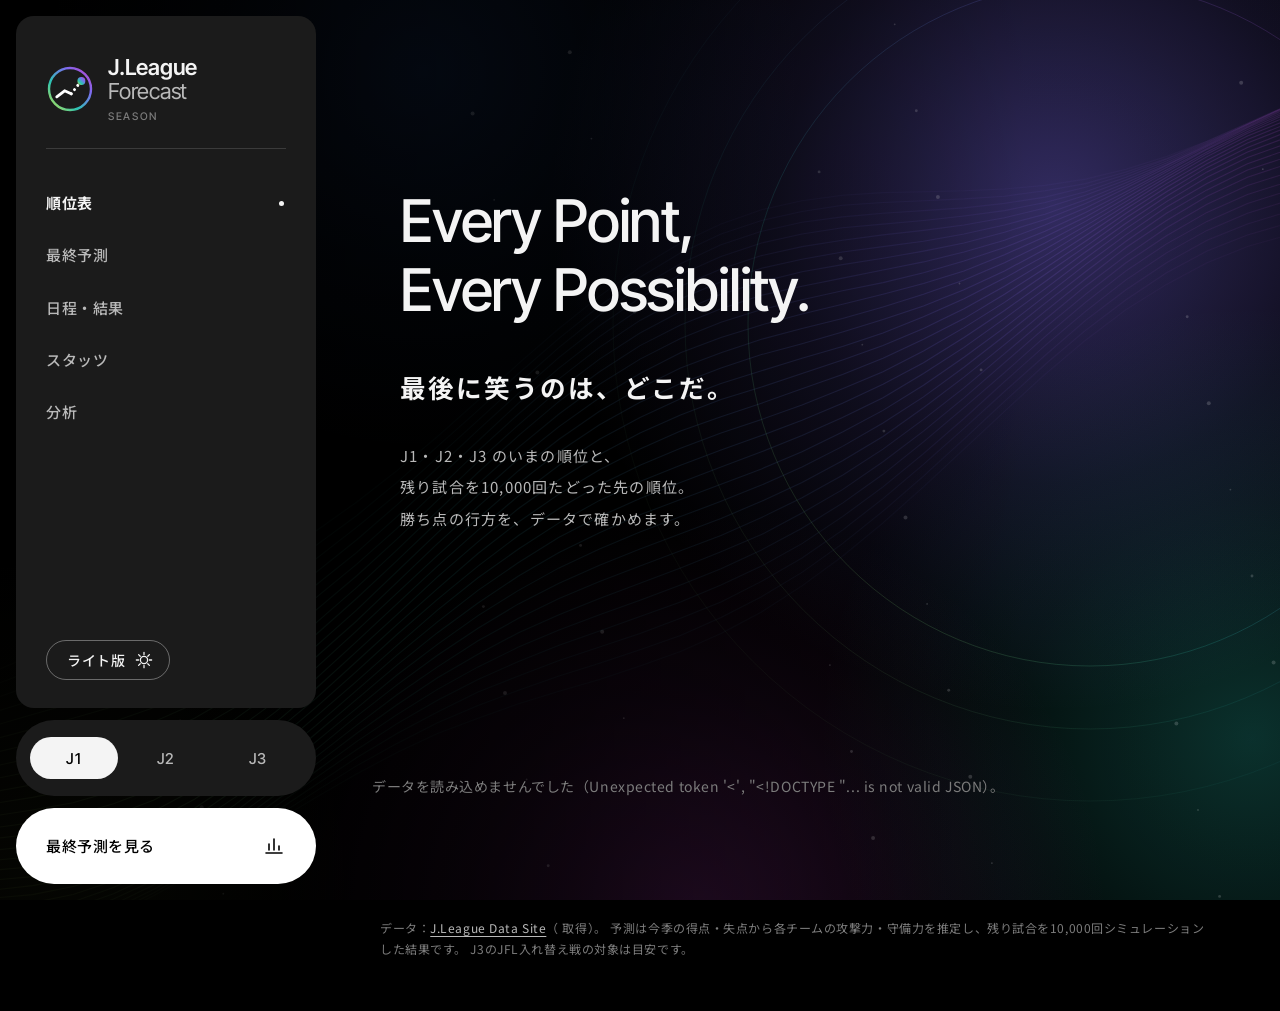
==== commit f6e3d77c: "スワイプに慣性のあるアニメーションを追加、ダーク版のリーグ切替から「League」の文字を削除 Co-Authored-By: Claude Opus 5.5 <noreply@anthropic.c" ====
--- a/night/index.html
+++ b/night/index.html
@@ -34,7 +34,6 @@
     </a>
   </div>
   <div class="side-league" id="leagueSeg" role="tablist" aria-label="リーグ">
-    <span class="side-league-k">League</span>
     <span class="seg"><button data-league="j1">J1</button><button data-league="j2">J2</button><button data-league="j3">J3</button></span>
   </div>
   <button class="side-cta" data-tab="predict">最終予測を見る
--- a/night/style.css
+++ b/night/style.css
@@ -31,6 +31,8 @@
 
 * { box-sizing: border-box; }
 html { -webkit-text-size-adjust: 100%; }
+html, body { overflow-x: clip; } /* スワイプで本文を横に動かしても横スクロールが出ないように */
+#main { touch-action: pan-y; } /* 横の動きはスワイプ用に使う */
 body {
   margin: 0; background: var(--bg); color: var(--ink);
   font: 400 14px/1.75 var(--sans); letter-spacing: .04em;
@@ -72,10 +74,10 @@
 .pill-link svg { width: 18px; height: 18px; fill: none; stroke: currentColor; stroke-width: 1.4; stroke-linecap: round; }
 .pill-link:hover { border-color: var(--ink); }
 
-.side-league { flex: none; display: flex; align-items: center; justify-content: space-between; gap: 12px; height: 76px; padding: 0 14px 0 30px;
+.side-league { flex: none; display: flex; align-items: center; height: 76px; padding: 0 14px;
   background: var(--panel); border-radius: 99px; }
-.side-league-k { font: 500 15px var(--en); letter-spacing: .04em; }
-.seg { display: flex; gap: 4px; }
+.seg { flex: 1; display: flex; gap: 4px; }
+.seg button { flex: 1; }
 .seg button { width: 50px; height: 42px; border: 0; border-radius: 99px; background: transparent; color: var(--ink-2);
   font: 500 15px var(--en); transition: background .15s, color .15s; }
 .seg button:hover { color: var(--ink); }
@@ -263,9 +265,8 @@
   .pill-link svg { width: 14px; height: 14px; }
   .side-cta { display: none; }
   .side-league { position: fixed; z-index: 30; left: 50%; bottom: calc(14px + env(safe-area-inset-bottom)); transform: translateX(-50%);
-    height: 58px; padding: 0 8px 0 22px; box-shadow: 0 0 0 1px var(--line), 0 8px 30px rgba(0,0,0,.6); }
-  .side-league-k { font-size: 13px; color: var(--ink-2); }
-  .seg button { width: 54px; height: 42px; }
+    height: 58px; padding: 0 8px; box-shadow: 0 0 0 1px var(--line), 0 8px 30px rgba(0,0,0,.6); }
+  .seg button { flex: none; width: 64px; height: 42px; }
   body { padding-bottom: 88px; }
 
   .content { margin: 0; }
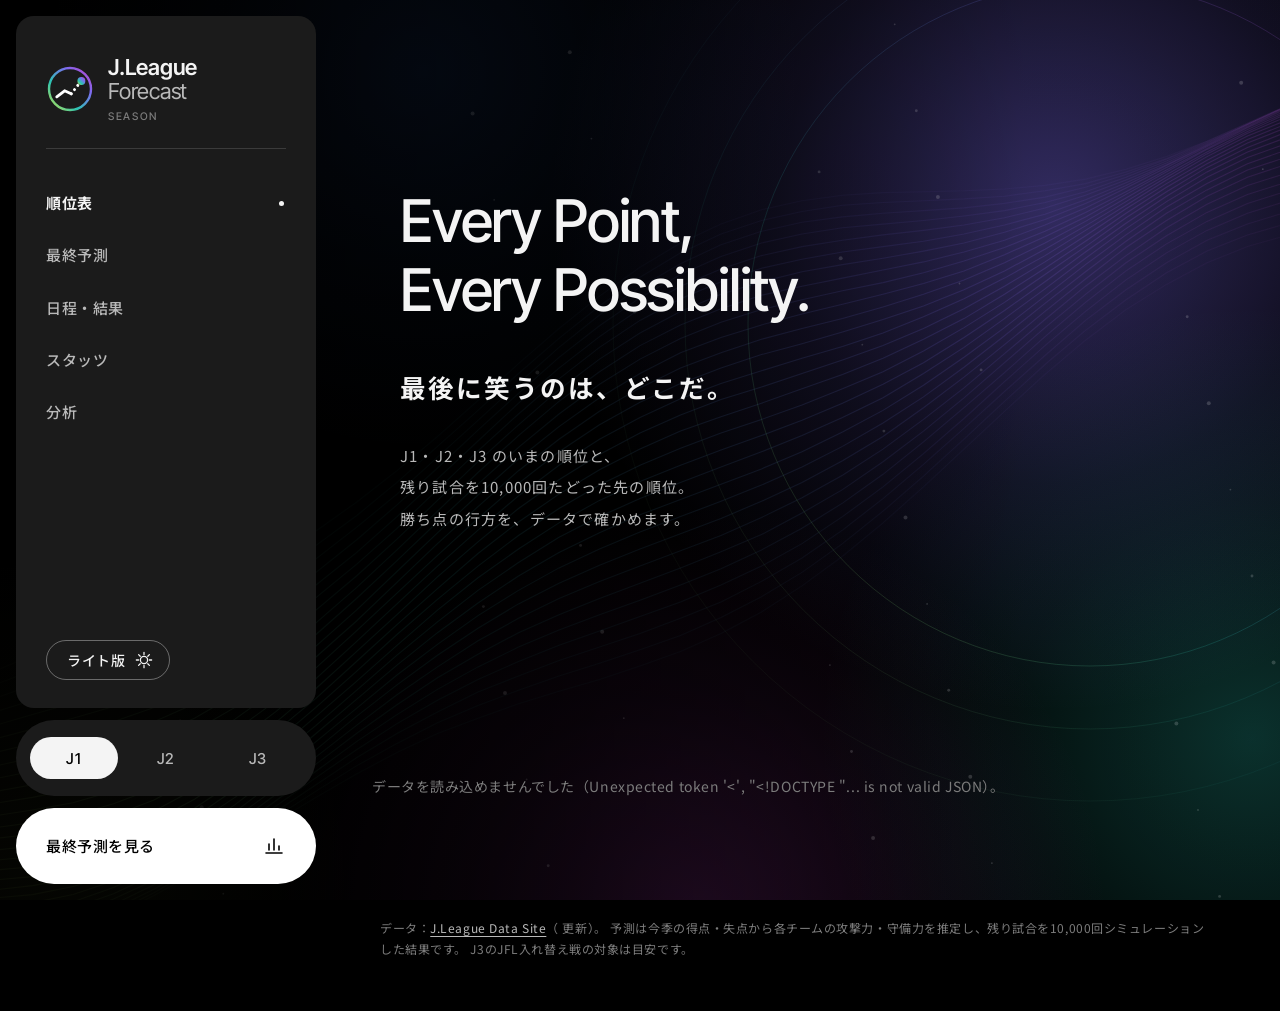
==== commit 18bc8c73: "データ更新を 13:00〜23:30 JST は30分ごとに増やし、変化がなければ公開し直さないようにする Co-Authored-By: Claude Opus 5.5 <noreply@anthr" ====
--- a/night/index.html
+++ b/night/index.html
@@ -55,7 +55,7 @@
   </main>
 
   <footer class="foot">
-    <p>データ：<a href="https://data.j-league.or.jp/" target="_blank" rel="noopener">J.League Data Site</a>（<span id="updated"></span> 取得）。
+    <p>データ：<a href="https://data.j-league.or.jp/" target="_blank" rel="noopener">J.League Data Site</a>（<span id="updated"></span> 更新）。
     予測は今季の得点・失点から各チームの攻撃力・守備力を推定し、残り試合を<span id="runs"></span>回シミュレーションした結果です。
     J3のJFL入れ替え戦の対象は目安です。</p>
   </footer>
--- a/night/style.css
+++ b/night/style.css
@@ -113,6 +113,11 @@
 table { border-collapse: collapse; width: 100%; }
 th, td { padding: 11px 6px; border-bottom: 1px solid var(--grid); white-space: nowrap; }
 thead th { border-bottom: 1px solid var(--line); }
+/* スクロールしても表の見出しを上に残す（スマホでは上の帯の下に止まる）。
+   横スクロールの枠の中では固定できないので、表が収まっているときは枠の制限を外す（.fits は app.js が付ける） */
+.tbl-wrap.fits { overflow-x: visible; }
+#main thead th { position: sticky; top: var(--stick-top, 0px); z-index: 2; background: var(--panel); border-bottom: 0; box-shadow: inset 0 -1px 0 var(--line); }
+#main .heat .hh, #main .heat > div:first-child { position: sticky; top: var(--stick-top, 0px); z-index: 1; background: var(--panel); }
 th { font-size: 11px; color: var(--ink-3); font-weight: 500; text-align: right; letter-spacing: .06em; line-height: 1.35; }
 th.l, td.l { text-align: left; }
 td { text-align: right; }
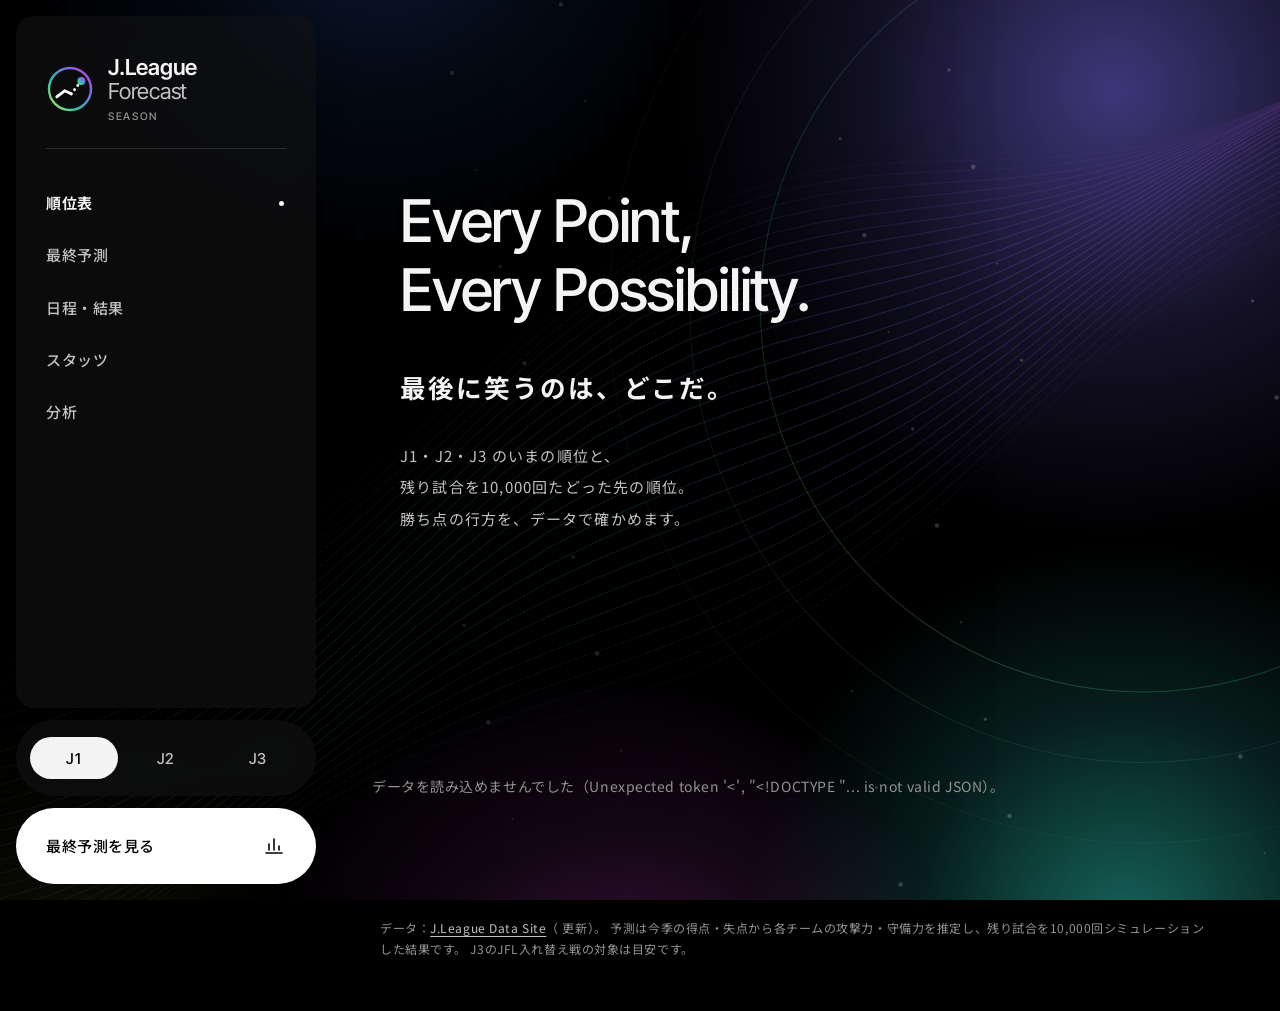
==== commit 55a3769c: "ダーク版：背景をアニメーション化、カードを半透明のすりガラス風に、ライト版への切り替えを削除 Co-Authored-By: Claude Opus 5.5 <noreply@anthropic.co" ====
--- a/night/index.html
+++ b/night/index.html
@@ -7,6 +7,12 @@
 <meta name="description" content="J1・J2・J3 の順位表と、残り試合のシミュレーションによる最終順位・勝ち点予測（ダーク版）">
 <meta name="theme-color" content="#000000">
 <link rel="icon" href="data:image/svg+xml,%3Csvg xmlns='http://www.w3.org/2000/svg' viewBox='0 0 40 40'%3E%3Cdefs%3E%3ClinearGradient id='g' x1='0' y1='1' x2='1' y2='0'%3E%3Cstop offset='0' stop-color='%23c4e04a'/%3E%3Cstop offset='.35' stop-color='%232bc4b4'/%3E%3Cstop offset='.7' stop-color='%237c6cf0'/%3E%3Cstop offset='1' stop-color='%23c040c8'/%3E%3C/linearGradient%3E%3C/defs%3E%3Crect width='40' height='40' rx='10' fill='%23000'/%3E%3Ccircle cx='20' cy='20' r='15.5' fill='none' stroke='url%28%23g%29' stroke-width='2.6'/%3E%3Cpath d='M10.5 25.5 16 21.5 21 23.5 28 15' fill='none' stroke='%23fff' stroke-width='2.8' stroke-linecap='round' stroke-linejoin='round'/%3E%3Ccircle cx='28.6' cy='14.3' r='3.4' fill='url%28%23g%29'/%3E%3C/svg%3E">
+<link rel="manifest" href="manifest.webmanifest">
+<link rel="apple-touch-icon" href="icons/apple-touch-icon.png">
+<meta name="apple-mobile-web-app-capable" content="yes">
+<meta name="mobile-web-app-capable" content="yes">
+<meta name="apple-mobile-web-app-title" content="JL Forecast">
+<meta name="apple-mobile-web-app-status-bar-style" content="black">
 <link rel="preconnect" href="https://fonts.googleapis.com">
 <link rel="preconnect" href="https://fonts.gstatic.com" crossorigin>
 <link rel="stylesheet" href="https://fonts.googleapis.com/css2?family=Inter+Tight:wght@400;500;600&family=Noto+Sans+JP:wght@400;500;700&display=swap">
@@ -14,6 +20,8 @@
 <script>window.DATA_BASE = "../data/";</script>
 </head>
 <body>
+<!-- 背景：ゆっくり漂う色のにじみ＋流れる線（動きを減らす設定では止まる） -->
+<div class="bg" aria-hidden="true"><i class="b1"></i><i class="b2"></i><i class="b3"></i><i class="b4"></i><i class="b5"></i><img class="bg-lines" src="bg-lines.svg" alt=""><span class="bg-shade"></span></div>
 
 <aside class="side">
   <div class="side-panel">
@@ -29,9 +37,6 @@
       <button data-tab="stats">スタッツ</button>
       <button data-tab="insight">分析</button>
     </nav>
-    <a class="pill-link" href="../" data-mode-link>ライト版
-      <svg viewBox="0 0 20 20" aria-hidden="true"><circle cx="10" cy="10" r="4"/><path d="M10 1.5v2.5M10 16v2.5M1.5 10H4M16 10h2.5M4 4l1.8 1.8M14.2 14.2 16 16M4 16l1.8-1.8M14.2 5.8 16 4"/></svg>
-    </a>
   </div>
   <div class="side-league" id="leagueSeg" role="tablist" aria-label="リーグ">
     <span class="seg"><button data-league="j1">J1</button><button data-league="j2">J2</button><button data-league="j3">J3</button></span>
--- a/night/style.css
+++ b/night/style.css
@@ -2,15 +2,18 @@
 :root {
   color-scheme: dark;
   --bg: #000;
-  --panel: #1b1b1b;     /* サイドバー・カード */
+  --panel: #1b1b1b;     /* サイドバー・カード（不透明の基準色） */
+  --glass: rgba(20, 20, 22, .58);        /* 半透明のカード（後ろをぼかして透かす） */
+  --glass-strong: rgba(16, 16, 18, .86); /* 表の見出し・シートなど文字が重なりやすい所 */
+  --blur: blur(18px);
   --panel-2: #262626;   /* 押せる面 */
   --bg-2: #232323;      /* ヒートマップの地 */
   --paper: #151515;     /* シート */
   --line: rgba(255, 255, 255, .14);
   --grid: rgba(255, 255, 255, .07);
   --ink: #f4f4f4;
-  --ink-2: #b9b9b9;
-  --ink-3: #7c7c7c;
+  --ink-2: #c2c2c2;
+  --ink-3: #939393;
   --mark: #7c6cf0;      /* グラフの主色（すみれ） */
   --range: rgba(124, 108, 240, .42);
   --heat-hi: #8f80ff;
@@ -38,12 +41,27 @@
   font: 400 14px/1.75 var(--sans); letter-spacing: .04em;
   font-feature-settings: "tnum"; font-variant-numeric: tabular-nums;
 }
-/* 背景の抽象画（動かない）。表やカードは不透明な地の上に置くので数字の見やすさは変わらない。
-   見出しが乗る左側と、スマホでは全体を暗くして文字のコントラストを保つ */
-body::before { content: ""; position: fixed; inset: 0; z-index: -1; pointer-events: none;
-  background: linear-gradient(90deg, rgba(0,0,0,.78) 0%, rgba(0,0,0,.45) 45%, rgba(0,0,0,.05) 80%), url("bg.svg") center / cover no-repeat; }
+/* ---------- 背景（にじみがゆっくり漂い、線が少しずつ流れる） ----------
+   カードは半透明＋ぼかし（すりガラス）なので、後ろの線が文字に重なって読みにくくなることはない。
+   見出しが乗る左側と、スマホでは全体を少し暗くして文字のコントラストを保つ */
+.bg { position: fixed; inset: 0; z-index: -1; overflow: hidden; pointer-events: none; background: #000; }
+.bg i { position: absolute; width: 70vmax; height: 70vmax; border-radius: 50%; will-change: transform;
+  background: radial-gradient(closest-side, rgb(var(--c) / .5), rgb(var(--c) / .16) 55%, rgb(var(--c) / 0)); }
+.bg .b1 { --c: 124 108 240; right: -22vmax; top: -28vmax; animation: drift1 28s ease-in-out infinite alternate; }
+.bg .b2 { --c: 43 196 180; right: -18vmax; bottom: -32vmax; width: 60vmax; height: 60vmax; animation: drift2 34s ease-in-out infinite alternate; }
+.bg .b3 { --c: 192 64 200; left: 18vw; bottom: -40vmax; width: 58vmax; height: 58vmax; animation: drift3 40s ease-in-out infinite alternate; }
+.bg .b4 { --c: 47 107 216; left: 0; top: -36vmax; width: 56vmax; height: 56vmax; animation: drift2 46s ease-in-out infinite alternate-reverse; }
+.bg .b5 { --c: 196 224 74; left: -16vmax; bottom: -24vmax; width: 40vmax; height: 40vmax; opacity: .45; animation: drift1 38s ease-in-out infinite alternate-reverse; }
+.bg-lines { position: absolute; left: -6%; top: -6%; width: 112%; height: 112%; object-fit: cover; will-change: transform;
+  animation: flow 60s ease-in-out infinite alternate; }
+.bg-shade { position: absolute; inset: 0; background: linear-gradient(90deg, rgba(0,0,0,.72) 0%, rgba(0,0,0,.38) 42%, rgba(0,0,0,0) 78%); }
+@keyframes drift1 { 0% { transform: translate3d(0, 0, 0) scale(1); } 50% { transform: translate3d(-9vw, 7vh, 0) scale(1.15); } 100% { transform: translate3d(5vw, -4vh, 0) scale(.92); } }
+@keyframes drift2 { 0% { transform: translate3d(0, 0, 0) scale(1); } 50% { transform: translate3d(7vw, -8vh, 0) scale(.9); } 100% { transform: translate3d(-6vw, 5vh, 0) scale(1.12); } }
+@keyframes drift3 { 0% { transform: translate3d(0, 0, 0) scale(.95); } 100% { transform: translate3d(14vw, -10vh, 0) scale(1.1); } }
+@keyframes flow { 0% { transform: translate3d(-2.5%, 1.5%, 0) rotate(-1.5deg); } 100% { transform: translate3d(2.5%, -1.5%, 0) rotate(1.5deg); } }
+@media (prefers-reduced-motion: reduce) { .bg i, .bg-lines { animation: none; } }
 @media (max-width: 959px) {
-  body::before { background: linear-gradient(180deg, rgba(0,0,0,.3), rgba(0,0,0,.5)), url("bg.svg") 70% center / cover no-repeat; }
+  .bg-shade { background: linear-gradient(180deg, rgba(0,0,0,.22), rgba(0,0,0,.42)); }
 }
 a { color: var(--ink); text-underline-offset: 3px; }
 button { font: inherit; color: inherit; cursor: pointer; letter-spacing: inherit; }
@@ -53,7 +71,7 @@
 /* ---------- サイドバー ---------- */
 .side { position: fixed; z-index: 20; left: var(--gap); top: var(--gap); bottom: var(--gap); width: var(--side-w);
   display: flex; flex-direction: column; gap: 12px; }
-.side-panel { flex: 1; min-height: 0; overflow-y: auto; background: var(--panel); border-radius: 18px; padding: 40px 30px 28px;
+.side-panel { flex: 1; min-height: 0; overflow-y: auto; background: var(--glass); -webkit-backdrop-filter: var(--blur); backdrop-filter: var(--blur); border-radius: 18px; padding: 40px 30px 28px;
   display: flex; flex-direction: column; }
 .logo { display: grid; grid-template-columns: auto 1fr; align-items: center; gap: 0 14px; text-decoration: none;
   padding-bottom: 26px; border-bottom: 1px solid var(--line); }
@@ -69,13 +87,9 @@
 .tabs button[aria-selected="true"] { color: var(--ink); font-weight: 700; }
 .tabs button[aria-selected="true"]::after { content: ""; position: absolute; right: 2px; top: 50%; width: 5px; height: 5px; margin-top: -2.5px;
   border-radius: 50%; background: var(--ink); }
-.pill-link { align-self: flex-start; display: inline-flex; align-items: center; gap: 10px; margin-top: 24px; padding: 7px 16px 7px 20px;
-  border: 1px solid rgba(255,255,255,.35); border-radius: 99px; text-decoration: none; font-size: 14px; font-weight: 500; }
-.pill-link svg { width: 18px; height: 18px; fill: none; stroke: currentColor; stroke-width: 1.4; stroke-linecap: round; }
-.pill-link:hover { border-color: var(--ink); }
 
 .side-league { flex: none; display: flex; align-items: center; height: 76px; padding: 0 14px;
-  background: var(--panel); border-radius: 99px; }
+  background: var(--glass); -webkit-backdrop-filter: var(--blur); backdrop-filter: var(--blur); border-radius: 99px; }
 .seg { flex: 1; display: flex; gap: 4px; }
 .seg button { flex: 1; }
 .seg button { width: 50px; height: 42px; border: 0; border-radius: 99px; background: transparent; color: var(--ink-2);
@@ -101,7 +115,8 @@
 /* ---------- 本文 ---------- */
 main { padding: 0 var(--gap) 24px 0; }
 .loading { color: var(--ink-3); padding: 40px; }
-section.card { margin: 0 0 var(--gap); padding: 44px 48px 40px; background: var(--panel); border-radius: 18px; }
+section.card { margin: 0 0 var(--gap); padding: 44px 48px 40px; background: var(--glass); -webkit-backdrop-filter: var(--blur); backdrop-filter: var(--blur);
+  border-radius: 18px; box-shadow: inset 0 0 0 1px rgba(255,255,255,.06); }
 h2 { font-size: 22px; font-weight: 700; letter-spacing: .08em; margin: 0 0 8px; }
 h3 { font-size: 14px; font-weight: 700; letter-spacing: .08em; margin: 30px 0 10px; }
 .lead { color: var(--ink-2); font-size: 13px; margin: 0 0 18px; }
@@ -116,8 +131,8 @@
 /* スクロールしても表の見出しを上に残す（スマホでは上の帯の下に止まる）。
    横スクロールの枠の中では固定できないので、表が収まっているときは枠の制限を外す（.fits は app.js が付ける） */
 .tbl-wrap.fits { overflow-x: visible; }
-#main thead th { position: sticky; top: var(--stick-top, 0px); z-index: 2; background: var(--panel); border-bottom: 0; box-shadow: inset 0 -1px 0 var(--line); }
-#main .heat .hh, #main .heat > div:first-child { position: sticky; top: var(--stick-top, 0px); z-index: 1; background: var(--panel); }
+#main thead th { position: sticky; top: var(--stick-top, 0px); z-index: 2; background: var(--glass-strong); -webkit-backdrop-filter: var(--blur); backdrop-filter: var(--blur); border-bottom: 0; box-shadow: inset 0 -1px 0 var(--line); }
+#main .heat .hh, #main .heat > div:first-child { position: sticky; top: var(--stick-top, 0px); z-index: 1; background: var(--glass-strong); }
 th { font-size: 11px; color: var(--ink-3); font-weight: 500; text-align: right; letter-spacing: .06em; line-height: 1.35; }
 th.l, td.l { text-align: left; }
 td { text-align: right; }
@@ -163,7 +178,7 @@
 .secnav button { border: 1px solid var(--line); background: none; padding: 6px 16px; border-radius: 99px; font-size: 13px; }
 .secnav button:hover:not(:disabled) { border-color: var(--ink); }
 .secnav button:disabled { color: var(--ink-3); cursor: default; opacity: .5; }
-.secnav select { font: inherit; padding: 6px 14px; border: 0; border-radius: 99px; background: var(--panel-2); color: var(--ink); }
+.secnav select { font: inherit; padding: 6px 14px; border: 0; border-radius: 99px; background: rgba(255,255,255,.1); color: var(--ink); }
 .match { border-top: 1px solid var(--line); padding: 16px 0 18px; }
 .match .meta { font-size: 11.5px; color: var(--ink-3); display: flex; justify-content: space-between; gap: 8px; font-family: var(--en); }
 .match .row { display: grid; grid-template-columns: 1fr auto 1fr; align-items: center; gap: 12px; margin: 6px 0; }
@@ -177,7 +192,7 @@
 
 /* ---------- 分析 ---------- */
 .lines { display: grid; grid-template-columns: repeat(auto-fit, minmax(160px, 1fr)); gap: 12px; }
-.stat { background: var(--panel-2); border-radius: 14px; padding: 14px 18px 16px; }
+.stat { background: rgba(255,255,255,.06); border-radius: 14px; padding: 14px 18px 16px; }
 .stat .k { font-size: 12px; color: var(--ink-2); }
 .stat .v { font: 500 32px/1.3 var(--en); letter-spacing: -.01em; }
 .stat .s { font-size: 11.5px; color: var(--ink-3); }
@@ -191,10 +206,11 @@
 
 /* ---------- チーム詳細 ---------- */
 dialog.sheet { border: 0; padding: 0; width: min(720px, 100vw); max-height: 92vh; margin: auto auto 0; border-radius: 22px 22px 0 0;
-  background: var(--paper); color: var(--ink); box-shadow: 0 0 0 1px var(--line), 0 -10px 60px rgba(124,108,240,.18); }
+  background: var(--glass-strong); -webkit-backdrop-filter: var(--blur); backdrop-filter: var(--blur); color: var(--ink);
+  box-shadow: 0 0 0 1px var(--line), 0 -10px 60px rgba(124,108,240,.18); }
 @media (min-width: 720px) { dialog.sheet { margin: auto; border-radius: 22px; } }
-dialog::backdrop { background: rgba(0,0,0,.6); backdrop-filter: blur(4px); }
-.sheet-head { position: sticky; top: 0; background: var(--paper); display: flex; justify-content: space-between; align-items: center; gap: 12px;
+dialog::backdrop { background: rgba(0,0,0,.45); backdrop-filter: blur(4px); }
+.sheet-head { position: sticky; top: 0; background: rgba(16,16,18,.92); display: flex; justify-content: space-between; align-items: center; gap: 12px;
   padding: 22px 28px 14px; border-bottom: 1px solid var(--line); z-index: 1; }
 .sheet-head h2 { margin: 0; font-size: 17px; }
 .close { position: relative; flex: none; width: 44px; height: 44px; border: 0; border-radius: 50%; background: #fff; }
@@ -217,8 +233,8 @@
 tr.is-fav td { background: rgba(124, 108, 240, .14); }
 tbody tr.is-fav:hover td { background: rgba(124, 108, 240, .2); }
 .match.is-fav { margin: 0 -16px; padding-left: 16px; padding-right: 16px; border-radius: 12px; background: rgba(124, 108, 240, .1); }
-.fav-hint { margin: 0 0 var(--gap); padding: 14px 24px; border-radius: 99px; background: var(--panel); font-size: 13px; color: var(--ink-2); }
-.fav-sec { background: linear-gradient(135deg, rgba(124,108,240,.22), rgba(43,196,180,.12)), var(--panel); }
+.fav-hint { margin: 0 0 var(--gap); padding: 14px 24px; border-radius: 99px; background: var(--glass); -webkit-backdrop-filter: var(--blur); backdrop-filter: var(--blur); font-size: 13px; color: var(--ink-2); }
+.fav-sec { background: linear-gradient(135deg, rgba(124,108,240,.22), rgba(43,196,180,.12)), var(--glass); }
 .fav-sec h2 { margin-bottom: 14px; }
 .fav-card { background: rgba(0,0,0,.35); border-radius: 14px; padding: 16px 20px; }
 .fav-card + .fav-card { margin-top: 10px; }
@@ -256,7 +272,7 @@
 
 /* ---------- 狭い画面：サイドバーを上の帯と下のリーグ切替に分ける ---------- */
 @media (max-width: 959px) {
-  .side { position: sticky; top: 0; left: 0; bottom: auto; width: auto; display: block; padding: 10px 12px 0; background: var(--bg); }
+  .side { position: sticky; top: 0; left: 0; bottom: auto; width: auto; display: block; padding: 10px 12px 0; background: linear-gradient(#000 10px, transparent 10px); }
   .side-panel { padding: 14px 18px 4px; border-radius: 16px; overflow: visible; }
   .logo { display: flex; align-items: center; gap: 10px; padding-bottom: 10px; }
   .logo-mark { width: 30px; height: 30px; }
@@ -266,8 +282,6 @@
   .tabs { flex-direction: row; gap: 4px 14px; margin: 0; overflow-x: auto; scrollbar-width: none; }
   .tabs button { width: auto; padding: 10px 0 10px; font-size: 13.5px; white-space: nowrap; }
   .tabs button[aria-selected="true"]::after { right: auto; left: 50%; top: auto; bottom: 2px; margin: 0 0 0 -2.5px; }
-  .pill-link { position: absolute; right: 26px; top: 18px; margin: 0; padding: 3px 12px; font-size: 12px; }
-  .pill-link svg { width: 14px; height: 14px; }
   .side-cta { display: none; }
   .side-league { position: fixed; z-index: 30; left: 50%; bottom: calc(14px + env(safe-area-inset-bottom)); transform: translateX(-50%);
     height: 58px; padding: 0 8px; box-shadow: 0 0 0 1px var(--line), 0 8px 30px rgba(0,0,0,.6); }
